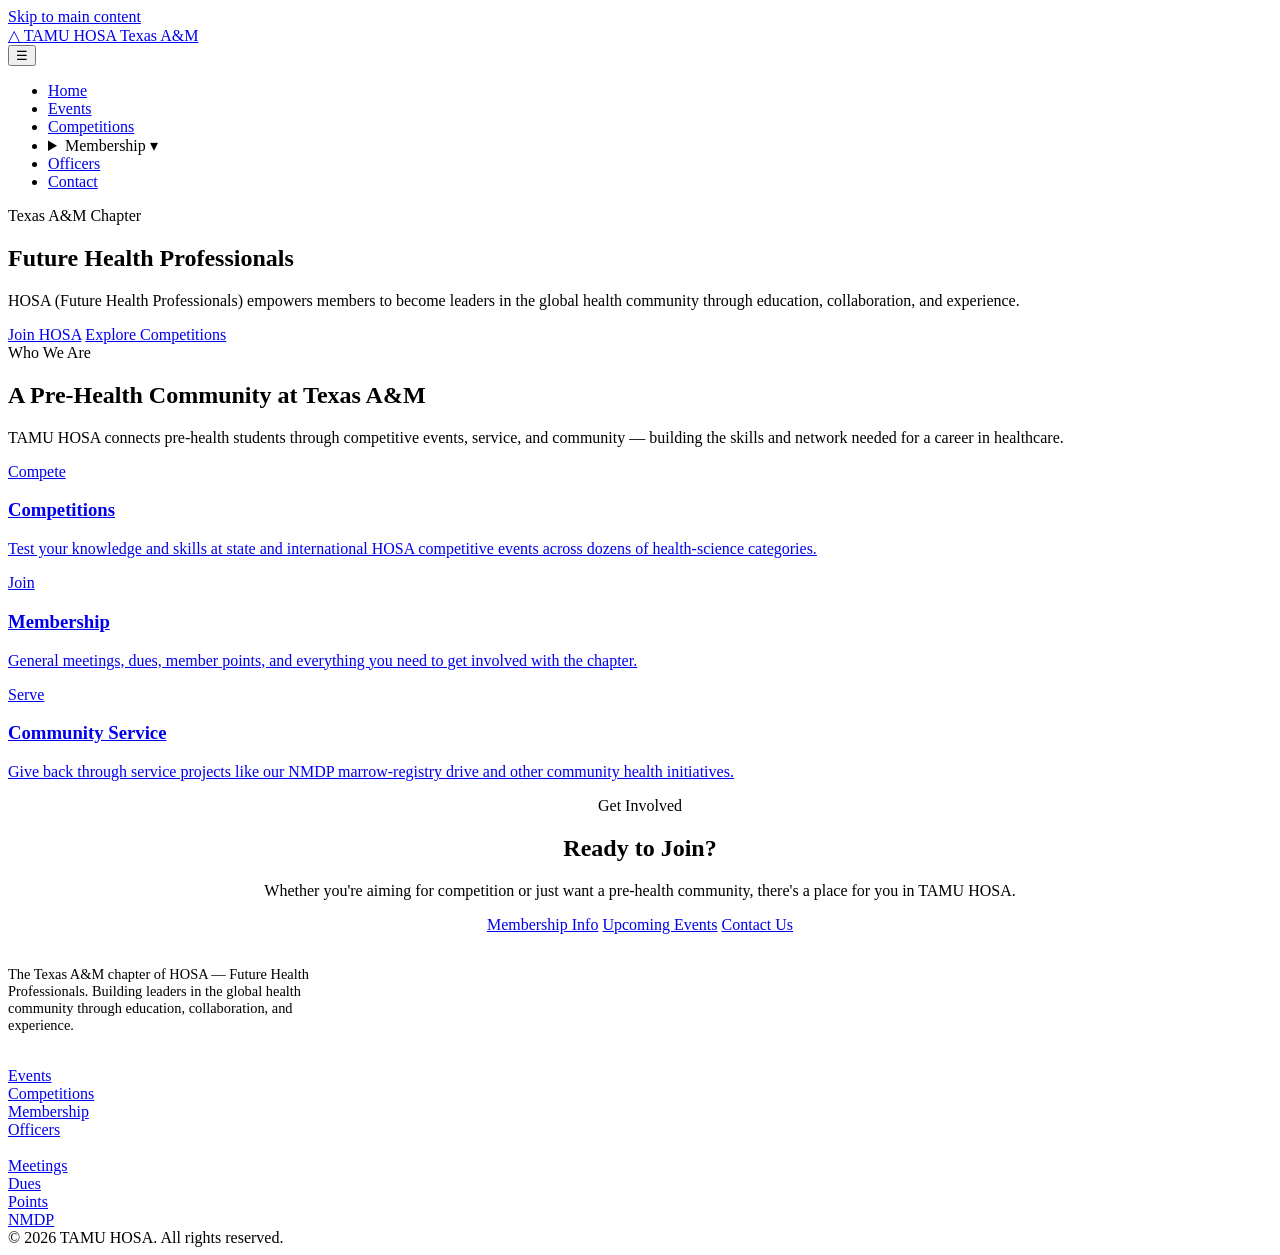
==== index.html @ 1eafd597 "Add home page" ====
<!DOCTYPE html>
<html lang="en">
<head>
<meta charset="UTF-8">
<meta name="viewport" content="width=device-width, initial-scale=1.0">
<title>TAMU HOSA | Future Health Professionals</title>
<meta name="description" content="TAMU HOSA is the Texas A&amp;M chapter of HOSA - Future Health Professionals, empowering members to become leaders in the global health community.">
<link rel="preconnect" href="https://fonts.googleapis.com">
<link rel="preconnect" href="https://fonts.gstatic.com" crossorigin>
<link href="https://fonts.googleapis.com/css2?family=Big+Shoulders+Display:wght@600;700;800&family=Public+Sans:ital,wght@0,400;0,500;0,600;0,700;1,500&display=swap" rel="stylesheet">
<link rel="stylesheet" href="css/style.css">
</head>
<body>

<a href="#main-content" class="skip-link">Skip to main content</a>

<header class="site-header">
  <div class="nav-wrap">
    <a href="index.html" class="brand">
      <span class="brand-mark" aria-hidden="true">&#9651;</span>
      <span>
        TAMU HOSA
        <span class="affiliation">Texas A&amp;M</span>
      </span>
    </a>
    <nav>
      <button class="nav-toggle-mobile" aria-label="Toggle menu" aria-expanded="false" aria-controls="primary-nav">&#9776;</button>
      <ul id="primary-nav">
        <li><a href="index.html">Home</a></li>
        <li><a href="events.html">Events</a></li>
        <li><a href="competitions.html">Competitions</a></li>
        <li class="has-dropdown">
          <details>
            <summary class="dropdown-toggle">Membership <span>&#9662;</span></summary>
            <div class="dropdown-menu">
              <a href="membership/meetings.html">Meetings</a>
              <a href="membership/flywire.html">Dues (Flywire)</a>
              <a href="membership/points.html">Member Points</a>
              <a href="membership/nmdp.html">NMDP Service Project</a>
            </div>
          </details>
        </li>
        <li><a href="officers.html">Officers</a></li>
        <li><a href="contact.html" class="nav-cta">Contact</a></li>
      </ul>
    </nav>
  </div>
</header>

<main id="main-content">

<section class="hero">
  <div class="hero-inner">
    <div class="hero-text">
      <span class="eyebrow">Texas A&amp;M Chapter</span>
      <h1>Future Health Professionals</h1>
      <p>HOSA (Future Health Professionals) empowers members to become leaders in the global health community through education, collaboration, and experience.</p>
      <div class="hero-buttons">
        <a href="membership.html" class="btn">Join HOSA</a>
        <a href="competitions.html" class="btn btn-outline">Explore Competitions</a>
      </div>
    </div>
  </div>
</section>

<section>
  <div class="container">
    <span class="eyebrow-tag">Who We Are</span>
    <h2 class="section-title">A Pre-Health Community at Texas A&amp;M</h2>
    <p class="section-lede">TAMU HOSA connects pre-health students through competitive events, service, and community &mdash; building the skills and network needed for a career in healthcare.</p>
    <div class="grid">
      <a href="competitions.html" class="card pillar-teal">
        <span class="tag">Compete</span>
        <h3>Competitions</h3>
        <p>Test your knowledge and skills at state and international HOSA competitive events across dozens of health-science categories.</p>
      </a>
      <a href="membership.html" class="card pillar-maroon">
        <span class="tag">Join</span>
        <h3>Membership</h3>
        <p>General meetings, dues, member points, and everything you need to get involved with the chapter.</p>
      </a>
      <a href="membership/nmdp.html" class="card">
        <span class="tag">Serve</span>
        <h3>Community Service</h3>
        <p>Give back through service projects like our NMDP marrow-registry drive and other community health initiatives.</p>
      </a>
    </div>
  </div>
</section>

<section class="alt">
  <div class="container" style="text-align:center;">
    <span class="eyebrow-tag">Get Involved</span>
    <h2 class="section-title">Ready to Join?</h2>
    <p class="section-lede">Whether you're aiming for competition or just want a pre-health community, there's a place for you in TAMU HOSA.</p>
    <div class="hero-buttons" style="justify-content:center;">
      <a href="membership.html" class="btn btn-solid">Membership Info</a>
      <a href="events.html" class="btn btn-solid">Upcoming Events</a>
      <a href="contact.html" class="btn btn-solid">Contact Us</a>
    </div>
  </div>
</section>

</main>

<footer class="site-footer">
  <div class="footer-wrap">
    <div class="brand-col">
      <strong style="color:white;">TAMU HOSA</strong>
      <p style="max-width:320px; font-size:0.9rem;">The Texas A&amp;M chapter of HOSA &mdash; Future Health Professionals. Building leaders in the global health community through education, collaboration, and experience.</p>
    </div>
    <div>
      <strong style="color:white;">Explore</strong><br>
      <a href="events.html">Events</a><br>
      <a href="competitions.html">Competitions</a><br>
      <a href="membership.html">Membership</a><br>
      <a href="officers.html">Officers</a>
    </div>
    <div>
      <strong style="color:white;">Membership</strong><br>
      <a href="membership/meetings.html">Meetings</a><br>
      <a href="membership/flywire.html">Dues</a><br>
      <a href="membership/points.html">Points</a><br>
      <a href="membership/nmdp.html">NMDP</a>
    </div>
  </div>
  <div class="footer-bottom">&copy; 2026 TAMU HOSA. All rights reserved.</div>
</footer>

<script src="js/nav.js"></script>
</body>
</html>
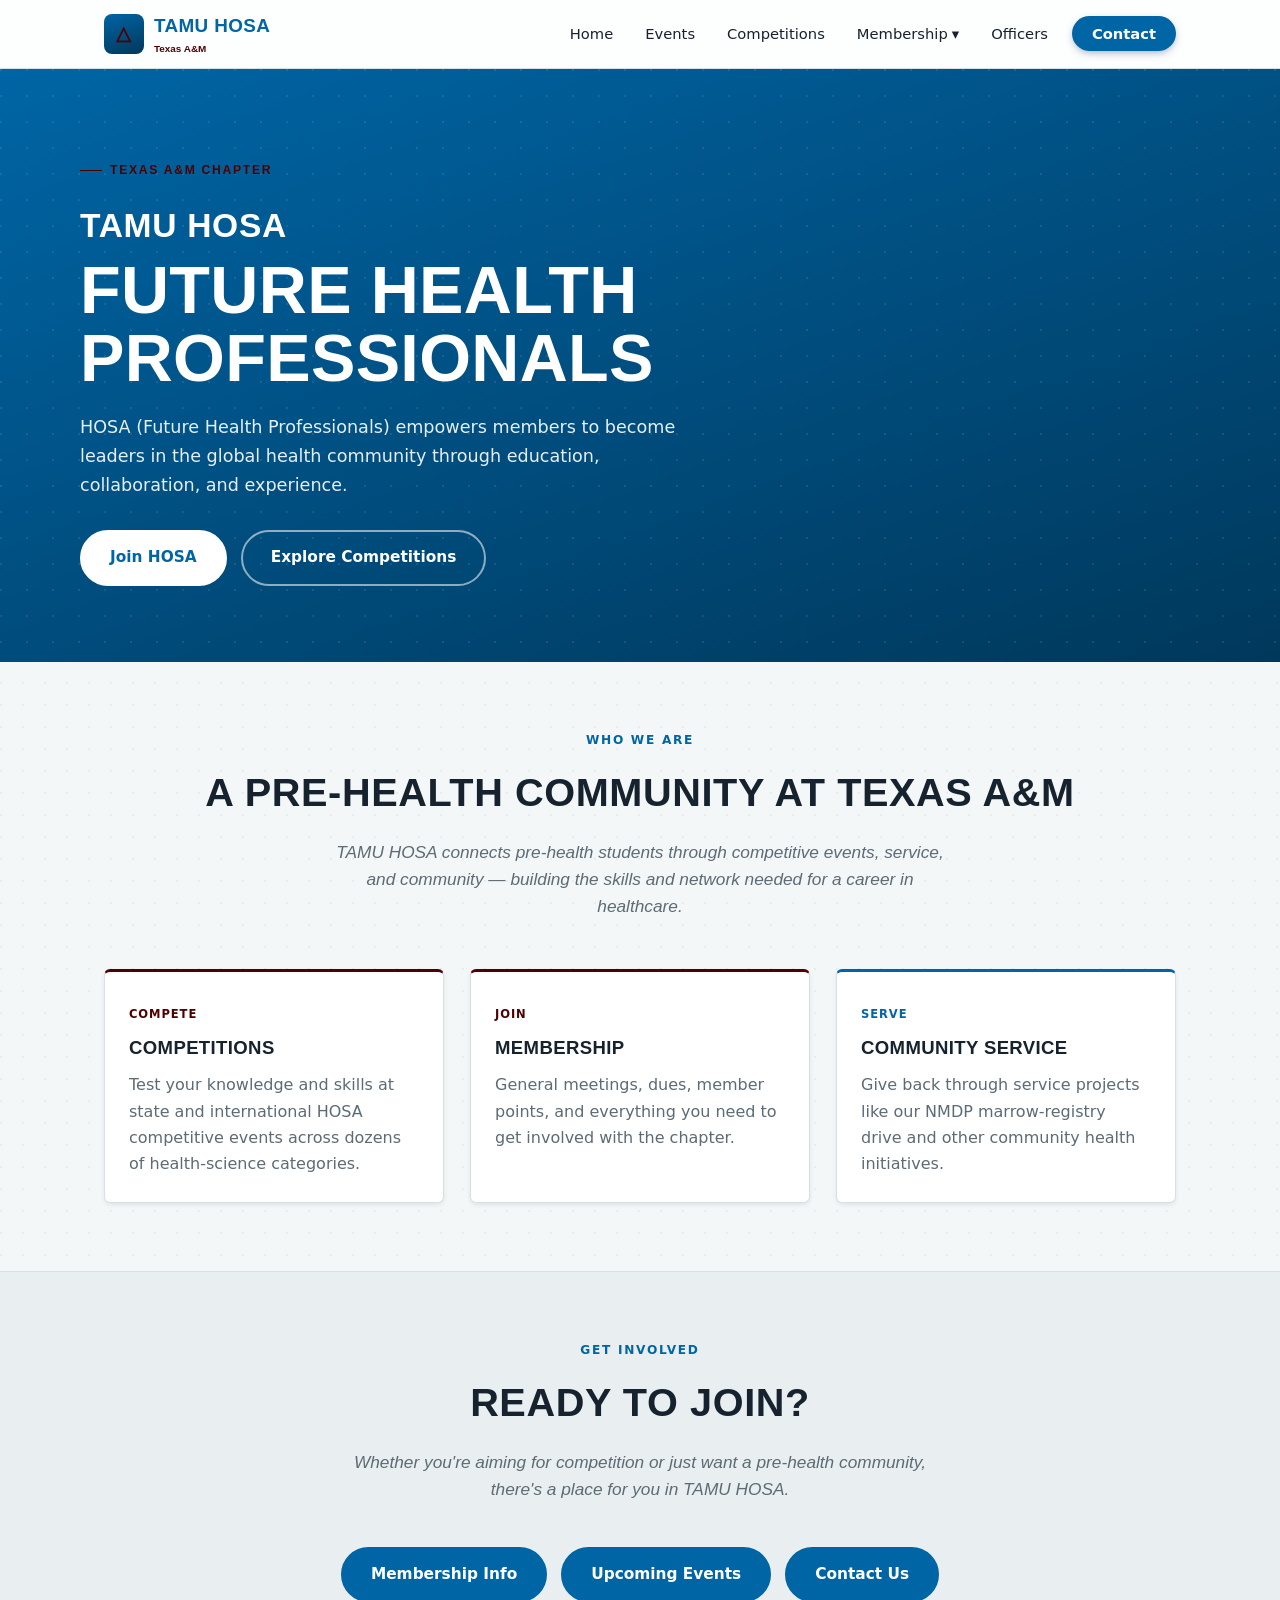
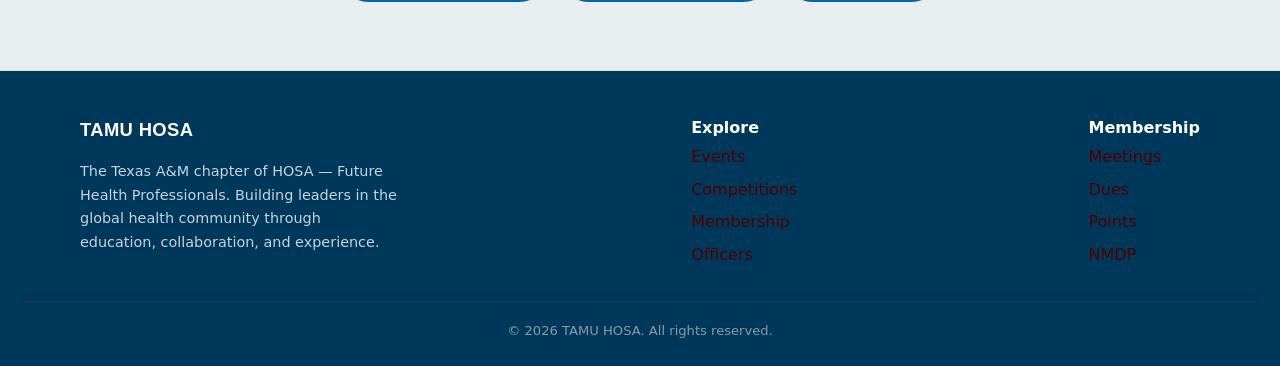
==== commit 65d88b99: "Switch to maroon + HOSA navy two-color scheme; add TAMU HOSA kicker above hero title" ====
--- a/index.html
+++ b/index.html
@@ -53,6 +53,7 @@
   <div class="hero-inner">
     <div class="hero-text">
       <span class="eyebrow">Texas A&amp;M Chapter</span>
+      <div class="hero-kicker">TAMU HOSA</div>
       <h1>Future Health Professionals</h1>
       <p>HOSA (Future Health Professionals) empowers members to become leaders in the global health community through education, collaboration, and experience.</p>
       <div class="hero-buttons">
--- a/css/style.css
+++ b/css/style.css
@@ -0,0 +1,731 @@
+/* TAMU HOSA — shared styles
+   Architecture adapted from the FFAC template (header/nav, card/grid, button,
+   dropdown, and mobile rules). Two-color scheme: HOSA's official navy blue
+   (verified from HOSA's own rebrand brand file, PANTONE 301 U -> RGB(0,101,165))
+   dominant, TAMU maroon as the accent. */
+
+:root {
+  --navy: #0065A5;
+  --navy-dark: #004C7C;
+  --navy-deep: #00385B;
+  --maroon: #500000;
+  --ink: #16222e;
+  --cream: #f4f7f8;
+  --paper: #e9eff1;
+  --warm-white: #ffffff;
+  --gray: #5d6b74;
+  --gray-light: #8996a0;
+  --border: #d7e0e4;
+  --border-strong: #bccbd1;
+  --radius: 6px;
+  --shadow-sm: 0 2px 6px -2px rgba(15, 30, 48, 0.16);
+  --shadow-md: 0 10px 24px -10px rgba(15, 30, 48, 0.26), 0 3px 8px rgba(15, 30, 48, 0.08);
+  --shadow-lg: 0 20px 40px -16px rgba(15, 30, 48, 0.32), 0 6px 14px rgba(15, 30, 48, 0.1);
+  --ease: cubic-bezier(0.22, 1, 0.36, 1);
+}
+
+* { box-sizing: border-box; }
+
+html { scroll-behavior: smooth; }
+
+@media (prefers-reduced-motion: reduce) {
+  html { scroll-behavior: auto; }
+  *, *::before, *::after {
+    animation-duration: 0.01ms !important;
+    animation-iteration-count: 1 !important;
+    transition-duration: 0.01ms !important;
+    scroll-behavior: auto !important;
+  }
+}
+
+body {
+  margin: 0;
+  font-family: 'Public Sans', 'Segoe UI', system-ui, -apple-system, sans-serif;
+  background-color: var(--cream);
+  background-image:
+    radial-gradient(circle at 1px 1px, rgba(15, 30, 48, 0.05) 1px, transparent 0);
+  background-size: 22px 22px;
+  color: var(--ink);
+  line-height: 1.65;
+  -webkit-font-smoothing: antialiased;
+}
+
+h1, h2, h3, .brand {
+  font-family: 'Big Shoulders Display', 'Arial Narrow', sans-serif;
+  font-weight: 700;
+  text-transform: uppercase;
+  letter-spacing: 0.02em;
+}
+
+img { max-width: 100%; display: block; }
+
+a { color: var(--navy); text-decoration: none; }
+a:hover { text-decoration: underline; }
+
+a:focus-visible,
+button:focus-visible,
+summary:focus-visible {
+  outline: 2px solid var(--navy);
+  outline-offset: 3px;
+  border-radius: 3px;
+}
+
+.skip-link {
+  position: absolute;
+  left: 12px;
+  top: -60px;
+  z-index: 1000;
+  background: var(--navy);
+  color: var(--warm-white);
+  padding: 10px 18px;
+  border-radius: 6px;
+  font-weight: 600;
+  transition: top 150ms var(--ease);
+}
+
+.skip-link:focus { top: 12px; }
+
+.container {
+  max-width: 1120px;
+  margin: 0 auto;
+  padding: 0 24px;
+}
+
+/* ---------- Header / Nav ---------- */
+header.site-header {
+  background: rgba(255, 255, 255, 0.82);
+  backdrop-filter: blur(14px) saturate(160%);
+  -webkit-backdrop-filter: blur(14px) saturate(160%);
+  border-bottom: 1px solid var(--border);
+  position: sticky;
+  top: 0;
+  z-index: 100;
+  transition: box-shadow 220ms var(--ease), border-color 220ms var(--ease);
+}
+
+header.site-header.scrolled {
+  box-shadow: var(--shadow-sm);
+  border-bottom-color: var(--border-strong);
+}
+
+.nav-wrap {
+  display: flex;
+  align-items: center;
+  justify-content: space-between;
+  padding: 10px 24px;
+  max-width: 1120px;
+  margin: 0 auto;
+}
+
+.brand {
+  display: flex;
+  align-items: center;
+  gap: 10px;
+  font-weight: 600;
+  font-size: 1.18rem;
+  color: var(--navy);
+}
+
+.brand .brand-mark {
+  display: inline-flex;
+  align-items: center;
+  justify-content: center;
+  width: 40px;
+  height: 40px;
+  border-radius: 8px;
+  background: linear-gradient(160deg, var(--navy) 0%, var(--navy-deep) 100%);
+  color: var(--maroon);
+  flex-shrink: 0;
+  transition: transform 320ms var(--ease);
+}
+
+.brand:hover { text-decoration: none; }
+.brand:hover .brand-mark { transform: rotate(-8deg); }
+
+.brand .affiliation {
+  display: block;
+  font-family: 'Public Sans', sans-serif;
+  text-transform: none;
+  letter-spacing: 0;
+  font-weight: 700;
+  font-size: 0.62rem;
+  color: var(--maroon);
+}
+
+nav ul {
+  list-style: none;
+  display: flex;
+  gap: 8px;
+  margin: 0;
+  padding: 0;
+  align-items: center;
+}
+
+nav a {
+  color: var(--ink);
+  font-weight: 500;
+  font-size: 0.92rem;
+  padding: 8px 12px;
+  border-radius: 5px;
+  transition: color 150ms var(--ease), background 150ms var(--ease);
+}
+
+nav a:hover { color: var(--navy); background: rgba(27, 58, 92, 0.07); text-decoration: none; }
+
+.nav-cta {
+  background: var(--navy);
+  color: var(--warm-white) !important;
+  padding: 9px 20px !important;
+  border-radius: 999px;
+  font-weight: 600;
+  margin-left: 4px;
+  box-shadow: 0 3px 10px -3px rgba(27, 58, 92, 0.55);
+  transition: background 150ms var(--ease), transform 150ms var(--ease), box-shadow 150ms var(--ease);
+}
+
+.nav-cta:hover { background: var(--navy-dark); transform: translateY(-1px); box-shadow: 0 6px 14px -4px rgba(27, 58, 92, 0.55); }
+.nav-cta:active { transform: translateY(0) scale(0.97); }
+
+/* Dropdown (native details/summary - no JS required) */
+.has-dropdown { position: relative; }
+.has-dropdown details { position: relative; }
+
+.has-dropdown summary.dropdown-toggle {
+  cursor: pointer;
+  display: flex;
+  align-items: center;
+  gap: 4px;
+  font-weight: 500;
+  font-size: 0.92rem;
+  color: var(--ink);
+  list-style: none;
+  padding: 8px 12px;
+  border-radius: 5px;
+  transition: color 150ms var(--ease), background 150ms var(--ease);
+}
+
+.has-dropdown summary.dropdown-toggle::-webkit-details-marker { display: none; }
+.has-dropdown summary.dropdown-toggle::marker { content: ''; }
+.has-dropdown summary.dropdown-toggle:hover { color: var(--navy); background: rgba(27, 58, 92, 0.07); }
+
+.dropdown-menu {
+  position: absolute;
+  top: 122%;
+  left: 0;
+  background: var(--warm-white);
+  border: 1px solid var(--border);
+  border-radius: var(--radius);
+  box-shadow: var(--shadow-md);
+  min-width: 200px;
+  padding: 6px;
+}
+
+.dropdown-menu a {
+  display: block;
+  padding: 9px 12px;
+  border-radius: 4px;
+  font-weight: 500;
+  color: var(--ink);
+  font-size: 0.92rem;
+}
+
+.dropdown-menu a:hover {
+  background: var(--cream);
+  text-decoration: none;
+  color: var(--navy);
+}
+
+.nav-toggle-mobile {
+  display: none;
+  background: none;
+  border: none;
+  font-size: 1.5rem;
+  cursor: pointer;
+  color: var(--ink);
+}
+
+/* ---------- Hero ---------- */
+.hero {
+  position: relative;
+  background: linear-gradient(160deg, var(--navy) 0%, var(--navy-deep) 100%);
+  color: var(--warm-white);
+  padding: 84px 24px 76px;
+  overflow: hidden;
+}
+
+.hero::before {
+  content: '';
+  position: absolute;
+  inset: 0;
+  background-image: radial-gradient(circle at 1px 1px, rgba(255, 255, 255, 0.09) 1px, transparent 0);
+  background-size: 26px 26px;
+  pointer-events: none;
+}
+
+.hero-inner {
+  position: relative;
+  max-width: 1120px;
+  margin: 0 auto;
+}
+
+.hero-text { max-width: 680px; }
+
+.hero .eyebrow {
+  display: inline-flex;
+  align-items: center;
+  gap: 8px;
+  font-family: 'Public Sans', sans-serif;
+  font-size: 0.76rem;
+  font-weight: 700;
+  letter-spacing: 0.14em;
+  text-transform: uppercase;
+  color: var(--maroon);
+  margin: 0 0 18px;
+}
+
+.hero .eyebrow::before {
+  content: '';
+  width: 22px;
+  height: 1px;
+  background: var(--maroon);
+}
+
+.hero-kicker {
+  font-family: 'Big Shoulders Display', sans-serif;
+  font-size: clamp(1.5rem, 2.8vw, 2.1rem);
+  font-weight: 800;
+  text-transform: uppercase;
+  letter-spacing: 0.02em;
+  color: var(--warm-white);
+  margin: 0 0 4px;
+}
+
+.hero h1 {
+  font-size: clamp(2.6rem, 5.2vw, 4.4rem);
+  font-weight: 800;
+  margin: 0 0 20px;
+  line-height: 1.02;
+  letter-spacing: 0.005em;
+}
+
+.hero p {
+  font-size: 1.1rem;
+  max-width: 620px;
+  margin: 0 0 30px;
+  opacity: 0.9;
+}
+
+.hero-buttons {
+  display: flex;
+  gap: 14px;
+  flex-wrap: wrap;
+}
+
+.btn {
+  display: inline-block;
+  background: var(--warm-white);
+  color: var(--navy);
+  font-weight: 700;
+  font-size: 0.96rem;
+  padding: 13px 28px;
+  border-radius: 999px;
+  border: 2px solid var(--warm-white);
+  transition: transform 160ms var(--ease), box-shadow 160ms var(--ease), background 160ms var(--ease), color 160ms var(--ease), border-color 160ms var(--ease);
+}
+
+.btn:hover { text-decoration: none; background: var(--maroon); border-color: var(--maroon); color: var(--navy-deep); transform: translateY(-2px); box-shadow: var(--shadow-md); }
+.btn:active { transform: translateY(0) scale(0.97); box-shadow: var(--shadow-sm); }
+
+.btn-outline {
+  background: transparent;
+  border: 2px solid rgba(255, 255, 255, 0.55);
+  color: var(--warm-white);
+}
+
+.btn-outline:hover { background: rgba(255, 255, 255, 0.12); border-color: var(--warm-white); color: var(--warm-white); }
+
+.btn-solid {
+  background: var(--navy);
+  color: var(--warm-white);
+  border: 2px solid var(--navy);
+}
+
+.btn-solid:hover { background: var(--navy-dark); border-color: var(--navy-dark); color: var(--warm-white); }
+
+/* ---------- Page header (non-home pages) ---------- */
+.page-hero {
+  position: relative;
+  background: linear-gradient(160deg, var(--navy-deep) 0%, #0a1522 100%);
+  color: var(--warm-white);
+  padding: 58px 24px 52px;
+  text-align: center;
+  border-bottom: 3px solid var(--maroon);
+  overflow: hidden;
+}
+
+.page-hero::before {
+  content: '';
+  position: absolute;
+  inset: 0;
+  background-image: radial-gradient(circle at 1px 1px, rgba(255, 255, 255, 0.07) 1px, transparent 0);
+  background-size: 24px 24px;
+  pointer-events: none;
+}
+
+.page-hero h1 {
+  position: relative;
+  margin: 0 0 10px;
+  font-weight: 800;
+  font-size: clamp(2rem, 3.8vw, 2.8rem);
+  letter-spacing: 0.01em;
+}
+.page-hero p { position: relative; margin: 0 auto; opacity: 0.85; max-width: 560px; }
+
+/* ---------- Sections ---------- */
+section { padding: 68px 0; }
+
+section.alt {
+  background: var(--paper);
+  border-top: 1px solid var(--border);
+  border-bottom: 1px solid var(--border);
+}
+
+.eyebrow-tag {
+  display: block;
+  text-align: center;
+  font-size: 0.76rem;
+  font-weight: 700;
+  letter-spacing: 0.14em;
+  text-transform: uppercase;
+  color: var(--navy);
+  margin: 0 0 10px;
+}
+
+h2.section-title {
+  font-size: clamp(1.85rem, 3.1vw, 2.5rem);
+  font-weight: 800;
+  margin: 0 0 14px;
+  text-align: center;
+  letter-spacing: 0.015em;
+}
+
+.section-lede {
+  text-align: center;
+  font-family: 'Public Sans', sans-serif;
+  font-style: italic;
+  font-weight: 500;
+  font-size: 1.08rem;
+  color: var(--gray);
+  max-width: 620px;
+  margin: 0 auto 44px;
+  line-height: 1.55;
+}
+
+/* ---------- Cards ---------- */
+.grid {
+  display: grid;
+  grid-template-columns: repeat(auto-fit, minmax(240px, 1fr));
+  gap: 26px;
+  padding-top: 6px;
+}
+
+.card {
+  --pin: var(--navy);
+  position: relative;
+  background: var(--warm-white);
+  border: 1px solid var(--border);
+  border-top: 3px solid var(--pin);
+  border-radius: var(--radius);
+  padding: 28px 24px 24px;
+  box-shadow: var(--shadow-sm);
+  transition: transform 220ms var(--ease), box-shadow 220ms var(--ease);
+}
+
+.card:hover {
+  transform: translateY(-5px);
+  box-shadow: var(--shadow-lg);
+}
+
+.card.pillar-teal { --pin: var(--maroon); }
+.card.pillar-maroon { --pin: var(--maroon); }
+
+.card .tag {
+  display: inline-block;
+  font-size: 0.72rem;
+  font-weight: 700;
+  letter-spacing: 0.08em;
+  text-transform: uppercase;
+  color: var(--pin);
+  margin-bottom: 9px;
+}
+
+.card h3 {
+  margin: 0 0 8px;
+  color: var(--ink);
+  font-size: 1.16rem;
+  overflow-wrap: break-word;
+  word-break: break-word;
+}
+
+.card p { margin: 0; color: var(--gray); }
+
+a.card { display: block; text-decoration: none; color: inherit; }
+a.card:hover { text-decoration: none; }
+
+/* ---------- Officer cards ---------- */
+.officer-card {
+  background: var(--warm-white);
+  border: 1px solid var(--border);
+  border-radius: var(--radius);
+  overflow: hidden;
+  text-align: center;
+  box-shadow: var(--shadow-sm);
+  transition: transform 220ms var(--ease), box-shadow 220ms var(--ease);
+}
+
+.officer-card:hover { transform: translateY(-5px); box-shadow: var(--shadow-lg); }
+
+.officer-photo {
+  aspect-ratio: 1 / 1;
+  background: var(--paper);
+  display: flex;
+  align-items: center;
+  justify-content: center;
+  color: var(--navy);
+  border-bottom: 3px solid var(--navy);
+  position: relative;
+}
+
+.officer-photo .initials {
+  font-family: 'Big Shoulders Display', sans-serif;
+  font-size: 2.2rem;
+  font-weight: 700;
+}
+
+.officer-photo img {
+  width: 100%;
+  height: 100%;
+  object-fit: cover;
+}
+
+.officer-card .info { padding: 18px; }
+.officer-card h3 { margin: 0 0 8px; font-size: 1.02rem; }
+.officer-card .role {
+  display: inline-block;
+  background: var(--navy);
+  color: var(--warm-white);
+  font-weight: 600;
+  font-size: 0.72rem;
+  text-transform: uppercase;
+  letter-spacing: 0.06em;
+  padding: 4px 12px;
+  border-radius: 999px;
+}
+
+/* ---------- Event rows ---------- */
+.event-row {
+  background: var(--warm-white);
+  border: 1px solid var(--border);
+  border-radius: var(--radius);
+  padding: 22px 26px;
+  margin-bottom: 18px;
+  box-shadow: var(--shadow-sm);
+  display: flex;
+  gap: 22px;
+  align-items: flex-start;
+  transition: transform 220ms var(--ease), box-shadow 220ms var(--ease);
+}
+
+.event-row:hover { transform: translateY(-3px); box-shadow: var(--shadow-md); }
+
+.event-row .date-stamp {
+  flex-shrink: 0;
+  width: 64px;
+  border: 2px solid var(--navy);
+  border-radius: 8px;
+  text-align: center;
+  overflow: hidden;
+  font-family: 'Public Sans', sans-serif;
+}
+
+.event-row .date-stamp .month {
+  display: block;
+  background: var(--navy);
+  color: var(--warm-white);
+  font-size: 0.68rem;
+  font-weight: 700;
+  letter-spacing: 0.06em;
+  text-transform: uppercase;
+  padding: 3px 0;
+}
+
+.event-row .date-stamp .day {
+  display: block;
+  font-family: 'Big Shoulders Display', sans-serif;
+  font-size: 1.9rem;
+  font-weight: 800;
+  color: var(--navy);
+  padding: 4px 0 6px;
+}
+
+.event-row .event-body { flex: 1; min-width: 0; }
+.event-row h3 { margin: 0 0 6px; font-size: 1.2rem; }
+.event-row .meta { color: var(--gray); font-size: 0.9rem; margin-bottom: 10px; }
+.event-row .meta strong { color: var(--ink); }
+.event-row p:last-child { margin: 0; color: var(--gray); }
+
+.check-back-note {
+  text-align: center;
+  color: var(--gray);
+  font-style: italic;
+  margin-top: 30px;
+}
+
+/* ---------- FAQ accordion ---------- */
+.faq-item {
+  background: var(--warm-white);
+  border: 1px solid var(--border);
+  border-radius: var(--radius);
+  margin-bottom: 12px;
+  box-shadow: var(--shadow-sm);
+  overflow: hidden;
+}
+
+.faq-item summary {
+  cursor: pointer;
+  list-style: none;
+  padding: 16px 20px;
+  font-weight: 600;
+  color: var(--navy);
+  display: flex;
+  justify-content: space-between;
+  align-items: center;
+}
+
+.faq-item summary::-webkit-details-marker { display: none; }
+.faq-item summary::after { content: '+'; font-size: 1.2rem; color: var(--maroon); }
+.faq-item[open] summary::after { content: '\2212'; }
+.faq-item .faq-answer { padding: 0 20px 18px; color: var(--gray); }
+
+/* ---------- Contact ---------- */
+.contact-info-grid {
+  display: grid;
+  grid-template-columns: repeat(auto-fit, minmax(200px, 1fr));
+  gap: 24px;
+  max-width: 820px;
+  margin: 0 auto 48px;
+}
+
+.contact-info-grid .card { text-align: center; }
+
+.contact-info-grid .card h3 {
+  overflow-wrap: anywhere;
+  word-break: break-word;
+  font-size: 1.05rem;
+}
+
+/* ---------- Footer ---------- */
+footer.site-footer {
+  position: relative;
+  background: var(--navy-deep);
+  color: #c7d3db;
+  padding: 44px 24px 24px;
+  margin-top: 0;
+}
+
+.footer-wrap {
+  max-width: 1120px;
+  margin: 0 auto;
+  display: flex;
+  justify-content: space-between;
+  flex-wrap: wrap;
+  gap: 28px;
+}
+
+.footer-wrap .brand-col strong {
+  font-family: 'Big Shoulders Display', sans-serif;
+  font-weight: 700;
+  letter-spacing: 0.02em;
+  font-size: 1.15rem;
+  color: var(--warm-white);
+}
+
+footer.site-footer .footer-wrap a,
+footer.site-footer .footer-bottom a {
+  color: var(--maroon);
+}
+
+footer.site-footer .footer-wrap a {
+  display: inline-block;
+  padding: 3px 0;
+}
+
+footer.site-footer .footer-wrap a:hover,
+footer.site-footer .footer-bottom a:hover {
+  color: var(--maroon);
+  opacity: 0.85;
+}
+
+.footer-bottom {
+  text-align: center;
+  font-size: 0.82rem;
+  color: #8a99a4;
+  margin-top: 30px;
+  border-top: 1px solid #223347;
+  padding-top: 18px;
+}
+
+/* ---------- Scroll reveal ---------- */
+.reveal-fade {
+  opacity: 0;
+  transition: opacity 560ms var(--ease);
+}
+.reveal-fade.is-visible { opacity: 1; }
+
+@media (prefers-reduced-motion: reduce) {
+  .reveal-fade { opacity: 1; transition: none; }
+}
+
+/* ---------- Mobile ---------- */
+@media (max-width: 780px) {
+  .nav-wrap { flex-wrap: wrap; row-gap: 8px; padding: 10px 18px; }
+  .brand { font-size: 1.05rem; gap: 8px; }
+  .brand .brand-mark { height: 34px; width: 34px; }
+
+  nav { width: 100%; }
+  nav ul {
+    display: none;
+    position: static;
+    flex-direction: column;
+    align-items: stretch;
+    width: 100%;
+    gap: 2px;
+    padding: 14px 0 6px;
+    margin-top: 8px;
+    border-top: 1px solid var(--border);
+  }
+  nav ul.open { display: flex; }
+  nav ul li { width: 100%; }
+  nav ul li a { display: block; padding: 10px 0; }
+  nav ul li a.nav-cta { text-align: center; margin-top: 8px; padding: 10px 0 !important; }
+  .has-dropdown summary.dropdown-toggle { padding: 10px 0; }
+  .nav-toggle-mobile { display: block; }
+  .dropdown-menu { position: static; box-shadow: none; border: none; padding: 2px 0 6px 14px; background: transparent; }
+
+  .hero { padding: 44px 20px 40px; }
+  .hero h1 { font-size: 2.1rem; }
+  .hero p { font-size: 1rem; }
+  .hero-buttons { justify-content: center; }
+
+  .page-hero { padding: 40px 20px 36px; }
+  .page-hero h1 { font-size: 1.6rem; }
+
+  section { padding: 46px 0; }
+  h2.section-title { font-size: 1.5rem; }
+  .section-lede { margin-bottom: 32px; }
+
+  .event-row { flex-direction: column; }
+  .event-row .date-stamp { width: 84px; }
+
+  .footer-wrap { flex-direction: column; gap: 26px; }
+}
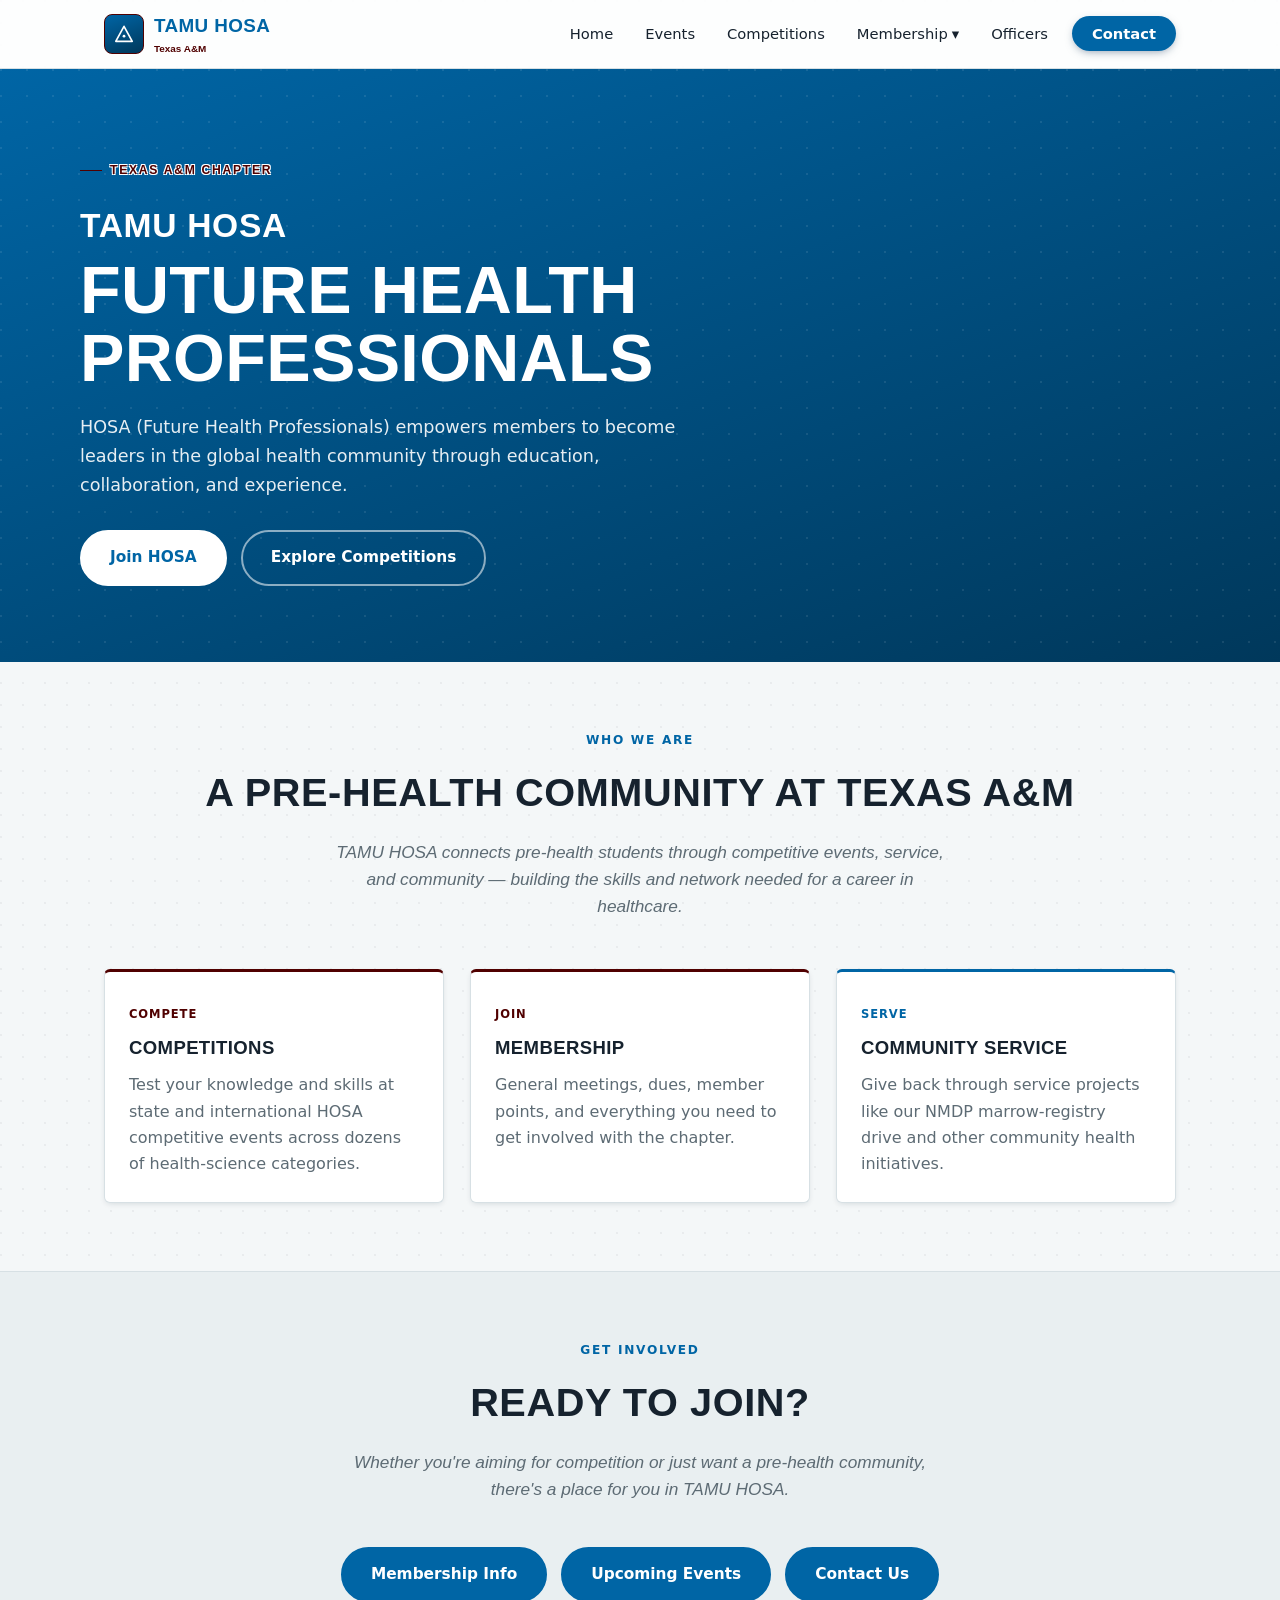
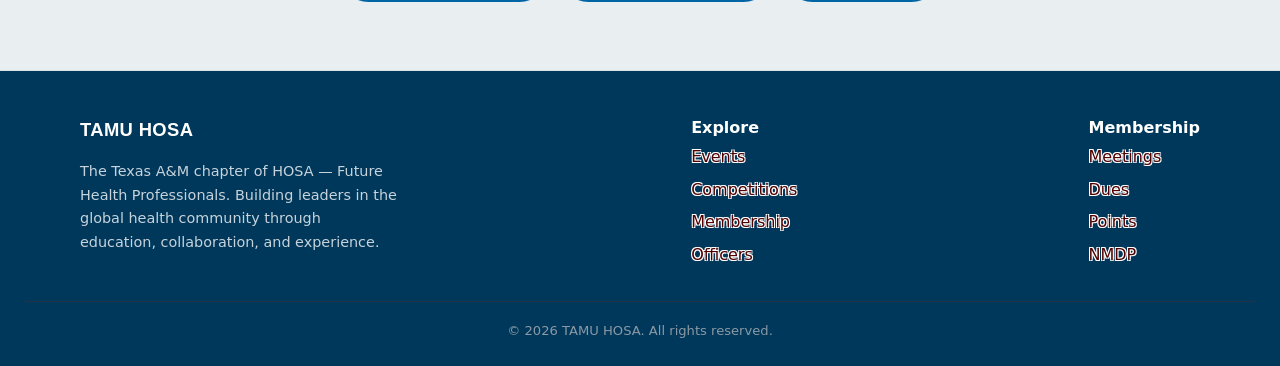
==== commit 8e88818b: "Replace placeholder logo glyph with SVG mark; white outline on maroon text over navy backgrounds" ====
--- a/index.html
+++ b/index.html
@@ -17,7 +17,7 @@
 <header class="site-header">
   <div class="nav-wrap">
     <a href="index.html" class="brand">
-      <span class="brand-mark" aria-hidden="true">&#9651;</span>
+      <span class="brand-mark" aria-hidden="true"><svg viewBox="0 0 24 24" width="22" height="22" fill="none" xmlns="http://www.w3.org/2000/svg"><path d="M12 3.6L21 20H3L12 3.6Z" stroke="#ffffff" stroke-width="1.8" stroke-linejoin="round"/><circle cx="12" cy="14.4" r="1.5" fill="#ffffff"/></svg></span>
       <span>
         TAMU HOSA
         <span class="affiliation">Texas A&amp;M</span>
--- a/css/style.css
+++ b/css/style.css
@@ -134,7 +134,7 @@
   height: 40px;
   border-radius: 8px;
   background: linear-gradient(160deg, var(--navy) 0%, var(--navy-deep) 100%);
-  color: var(--maroon);
+  border: 1.5px solid var(--maroon);
   flex-shrink: 0;
   transition: transform 320ms var(--ease);
 }
@@ -277,6 +277,7 @@
   font-family: 'Public Sans', sans-serif;
   font-size: 0.76rem;
   font-weight: 700;
+  text-shadow: -1px -1px 0 var(--warm-white), 1px -1px 0 var(--warm-white), -1px 1px 0 var(--warm-white), 1px 1px 0 var(--warm-white);
   letter-spacing: 0.14em;
   text-transform: uppercase;
   color: var(--maroon);
@@ -653,6 +654,7 @@
 footer.site-footer .footer-wrap a,
 footer.site-footer .footer-bottom a {
   color: var(--maroon);
+  text-shadow: -1px -1px 0 var(--warm-white), 1px -1px 0 var(--warm-white), -1px 1px 0 var(--warm-white), 1px 1px 0 var(--warm-white);
 }
 
 footer.site-footer .footer-wrap a {
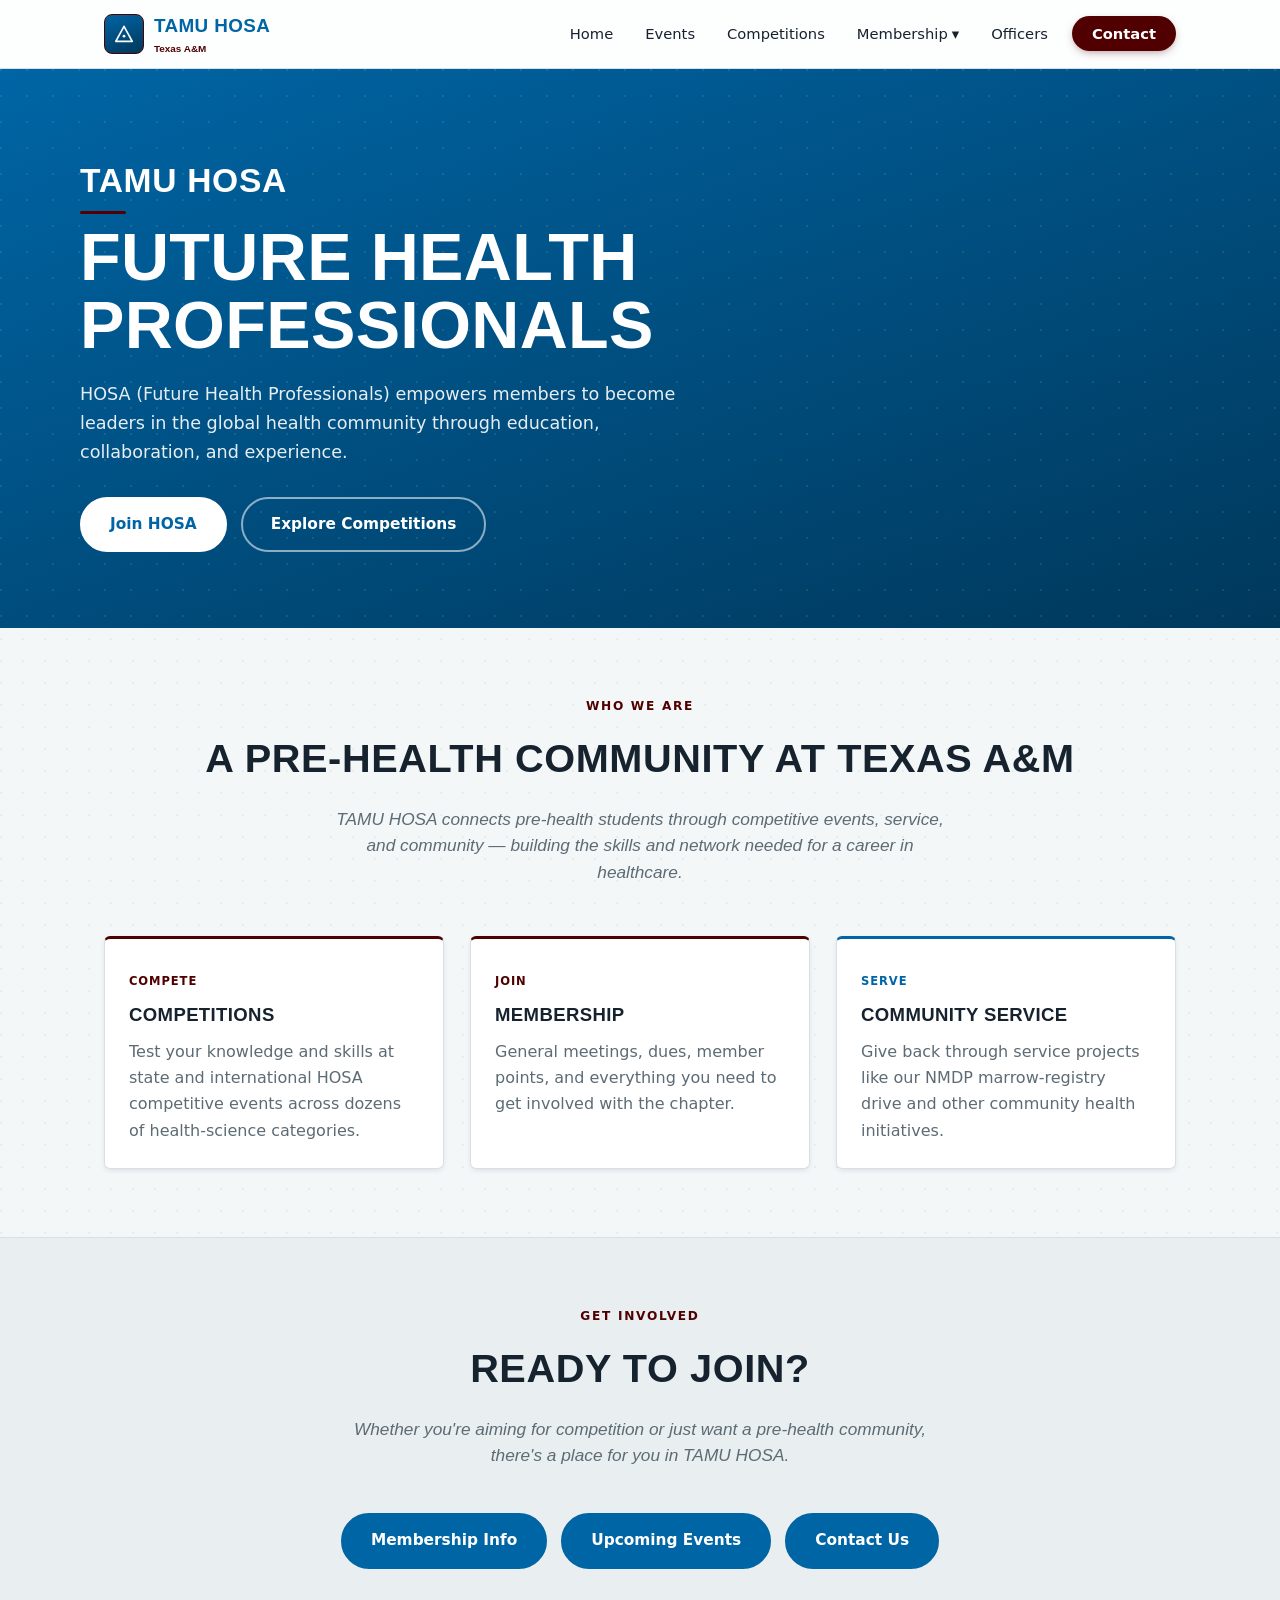
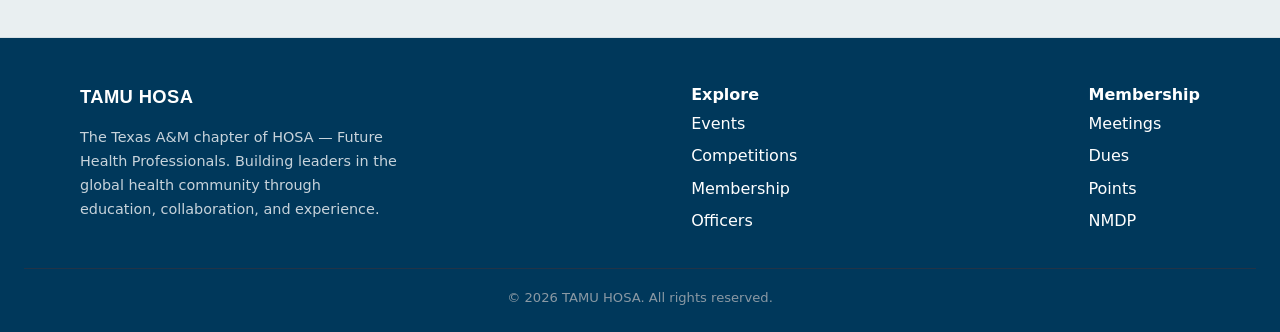
==== commit 208ca8bd: "Drop the Texas A&M Chapter eyebrow line from hero" ====
--- a/index.html
+++ b/index.html
@@ -52,7 +52,6 @@
 <section class="hero">
   <div class="hero-inner">
     <div class="hero-text">
-      <span class="eyebrow">Texas A&amp;M Chapter</span>
       <div class="hero-kicker">TAMU HOSA</div>
       <h1>Future Health Professionals</h1>
       <p>HOSA (Future Health Professionals) empowers members to become leaders in the global health community through education, collaboration, and experience.</p>
--- a/css/style.css
+++ b/css/style.css
@@ -9,6 +9,7 @@
   --navy-dark: #004C7C;
   --navy-deep: #00385B;
   --maroon: #500000;
+  --maroon-dark: #350000;
   --ink: #16222e;
   --cream: #f4f7f8;
   --paper: #e9eff1;
@@ -173,17 +174,17 @@
 nav a:hover { color: var(--navy); background: rgba(27, 58, 92, 0.07); text-decoration: none; }
 
 .nav-cta {
-  background: var(--navy);
+  background: var(--maroon);
   color: var(--warm-white) !important;
   padding: 9px 20px !important;
   border-radius: 999px;
   font-weight: 600;
   margin-left: 4px;
-  box-shadow: 0 3px 10px -3px rgba(27, 58, 92, 0.55);
+  box-shadow: 0 3px 10px -3px rgba(80, 0, 0, 0.5);
   transition: background 150ms var(--ease), transform 150ms var(--ease), box-shadow 150ms var(--ease);
 }
 
-.nav-cta:hover { background: var(--navy-dark); transform: translateY(-1px); box-shadow: 0 6px 14px -4px rgba(27, 58, 92, 0.55); }
+.nav-cta:hover { background: var(--maroon-dark); transform: translateY(-1px); box-shadow: 0 6px 14px -4px rgba(80, 0, 0, 0.5); }
 .nav-cta:active { transform: translateY(0) scale(0.97); }
 
 /* Dropdown (native details/summary - no JS required) */
@@ -277,10 +278,9 @@
   font-family: 'Public Sans', sans-serif;
   font-size: 0.76rem;
   font-weight: 700;
-  text-shadow: -1px -1px 0 var(--warm-white), 1px -1px 0 var(--warm-white), -1px 1px 0 var(--warm-white), 1px 1px 0 var(--warm-white);
   letter-spacing: 0.14em;
   text-transform: uppercase;
-  color: var(--maroon);
+  color: var(--warm-white);
   margin: 0 0 18px;
 }
 
@@ -292,13 +292,27 @@
 }
 
 .hero-kicker {
+  position: relative;
+  display: block;
   font-family: 'Big Shoulders Display', sans-serif;
   font-size: clamp(1.5rem, 2.8vw, 2.1rem);
   font-weight: 800;
   text-transform: uppercase;
   letter-spacing: 0.02em;
   color: var(--warm-white);
-  margin: 0 0 4px;
+  margin: 0 0 10px;
+  padding-bottom: 6px;
+}
+
+.hero-kicker::after {
+  content: '';
+  position: absolute;
+  left: 0;
+  bottom: 0;
+  width: 46px;
+  height: 3px;
+  background: var(--maroon);
+  border-radius: 2px;
 }
 
 .hero h1 {
@@ -398,7 +412,7 @@
   font-weight: 700;
   letter-spacing: 0.14em;
   text-transform: uppercase;
-  color: var(--navy);
+  color: var(--maroon);
   margin: 0 0 10px;
 }
 
@@ -513,7 +527,7 @@
 .officer-card h3 { margin: 0 0 8px; font-size: 1.02rem; }
 .officer-card .role {
   display: inline-block;
-  background: var(--navy);
+  background: var(--maroon);
   color: var(--warm-white);
   font-weight: 600;
   font-size: 0.72rem;
@@ -542,7 +556,7 @@
 .event-row .date-stamp {
   flex-shrink: 0;
   width: 64px;
-  border: 2px solid var(--navy);
+  border: 2px solid var(--maroon);
   border-radius: 8px;
   text-align: center;
   overflow: hidden;
@@ -551,7 +565,7 @@
 
 .event-row .date-stamp .month {
   display: block;
-  background: var(--navy);
+  background: var(--maroon);
   color: var(--warm-white);
   font-size: 0.68rem;
   font-weight: 700;
@@ -565,7 +579,7 @@
   font-family: 'Big Shoulders Display', sans-serif;
   font-size: 1.9rem;
   font-weight: 800;
-  color: var(--navy);
+  color: var(--maroon);
   padding: 4px 0 6px;
 }
 
@@ -653,8 +667,7 @@
 
 footer.site-footer .footer-wrap a,
 footer.site-footer .footer-bottom a {
-  color: var(--maroon);
-  text-shadow: -1px -1px 0 var(--warm-white), 1px -1px 0 var(--warm-white), -1px 1px 0 var(--warm-white), 1px 1px 0 var(--warm-white);
+  color: var(--warm-white);
 }
 
 footer.site-footer .footer-wrap a {
@@ -664,8 +677,7 @@
 
 footer.site-footer .footer-wrap a:hover,
 footer.site-footer .footer-bottom a:hover {
-  color: var(--maroon);
-  opacity: 0.85;
+  opacity: 0.75;
 }
 
 .footer-bottom {
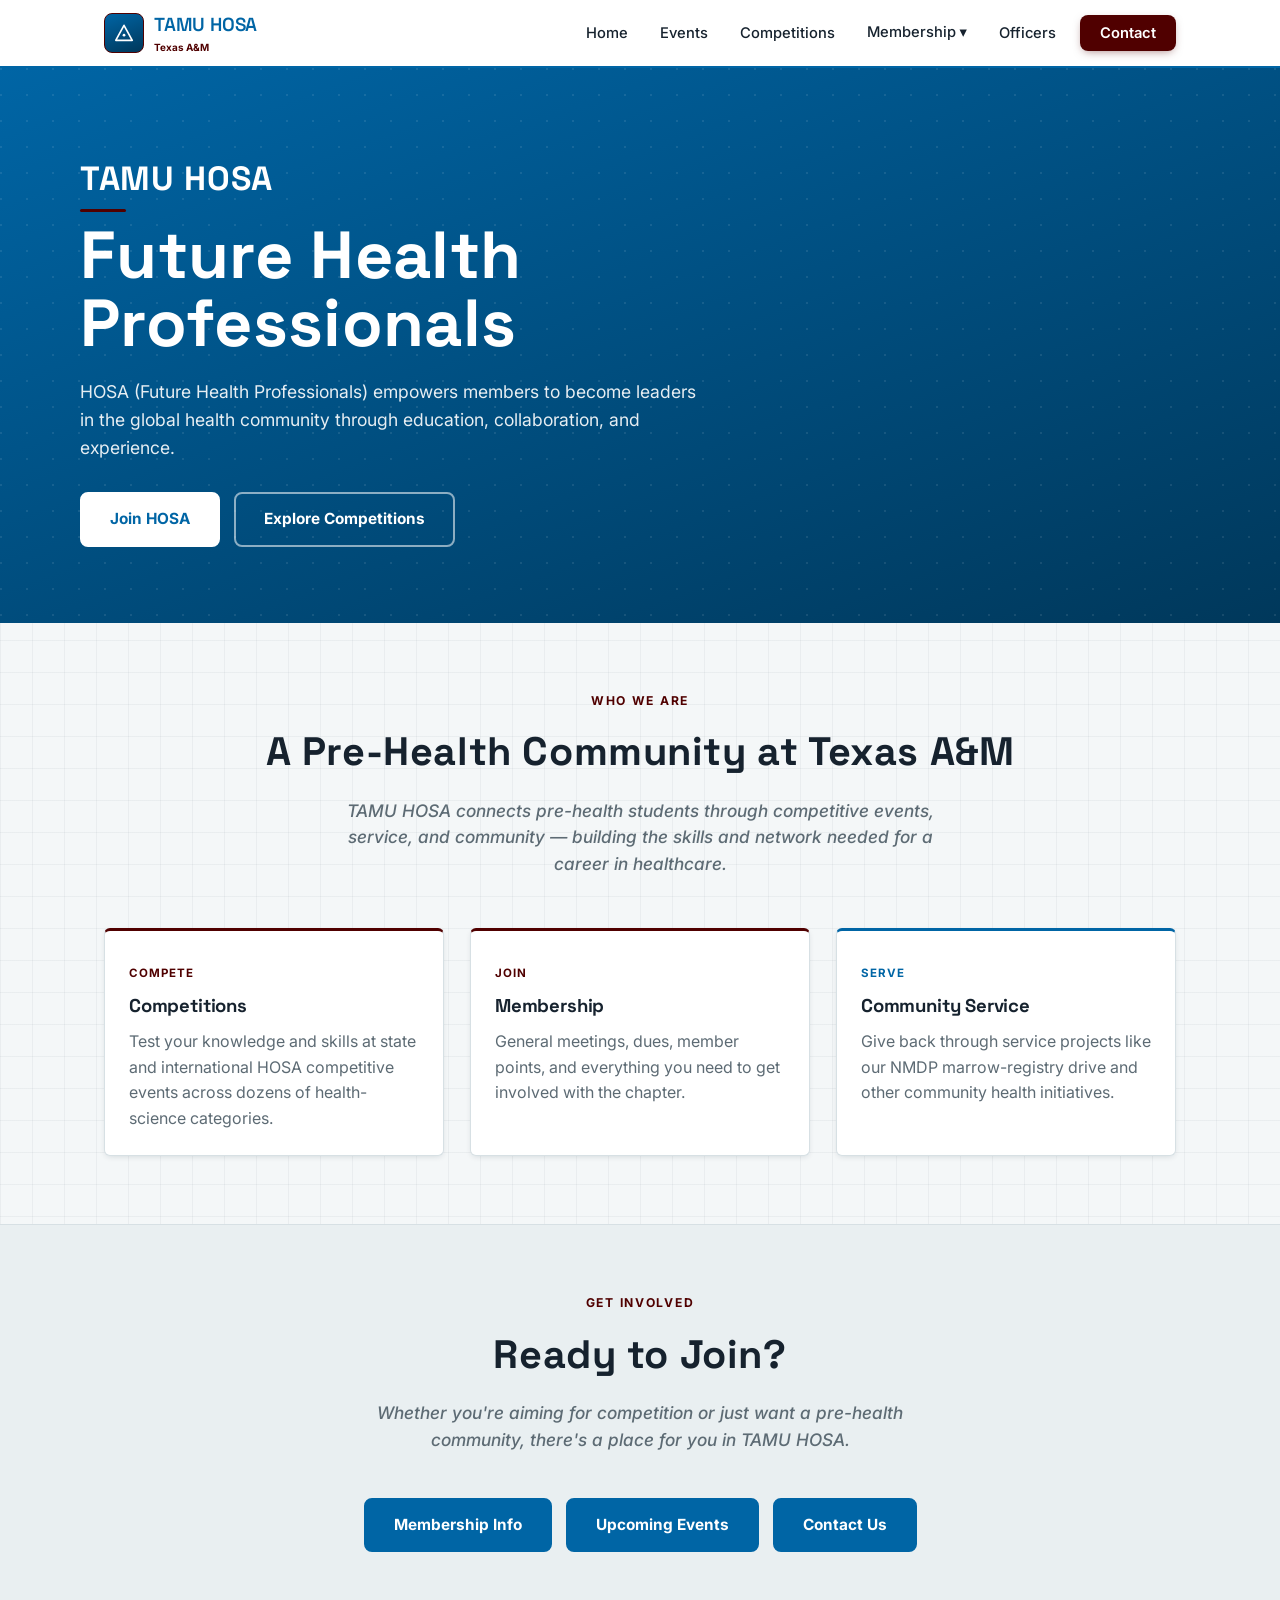
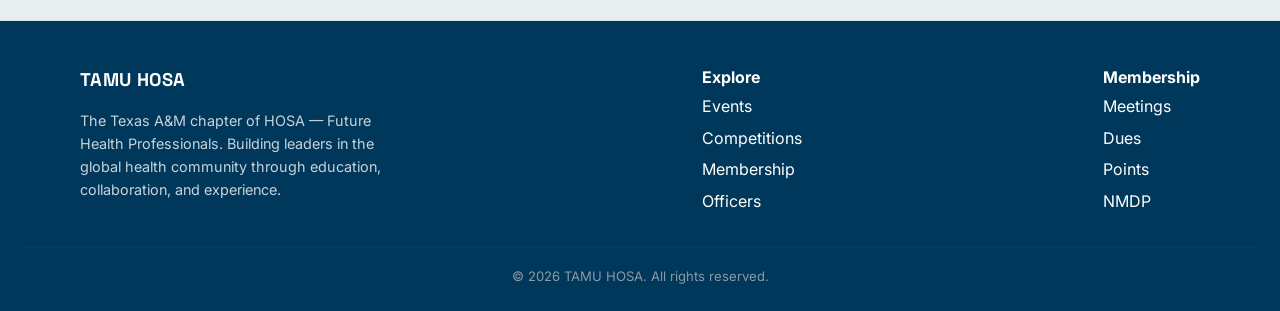
==== commit eb105b9f: "Differentiate from FFAC: Space Grotesk/Inter fonts, non-uppercase headings, structured 8px buttons i" ====
--- a/index.html
+++ b/index.html
@@ -7,7 +7,7 @@
 <meta name="description" content="TAMU HOSA is the Texas A&amp;M chapter of HOSA - Future Health Professionals, empowering members to become leaders in the global health community.">
 <link rel="preconnect" href="https://fonts.googleapis.com">
 <link rel="preconnect" href="https://fonts.gstatic.com" crossorigin>
-<link href="https://fonts.googleapis.com/css2?family=Big+Shoulders+Display:wght@600;700;800&family=Public+Sans:ital,wght@0,400;0,500;0,600;0,700;1,500&display=swap" rel="stylesheet">
+<link href="https://fonts.googleapis.com/css2?family=Space+Grotesk:wght@500;600;700&family=Inter:ital,wght@0,400;0,500;0,600;0,700;1,500&display=swap" rel="stylesheet">
 <link rel="stylesheet" href="css/style.css">
 </head>
 <body>
--- a/css/style.css
+++ b/css/style.css
@@ -41,21 +41,21 @@
 
 body {
   margin: 0;
-  font-family: 'Public Sans', 'Segoe UI', system-ui, -apple-system, sans-serif;
+  font-family: 'Inter', 'Segoe UI', system-ui, -apple-system, sans-serif;
   background-color: var(--cream);
   background-image:
-    radial-gradient(circle at 1px 1px, rgba(15, 30, 48, 0.05) 1px, transparent 0);
-  background-size: 22px 22px;
+    linear-gradient(rgba(15, 30, 48, 0.045) 1px, transparent 1px),
+    linear-gradient(90deg, rgba(15, 30, 48, 0.045) 1px, transparent 1px);
+  background-size: 32px 32px;
   color: var(--ink);
-  line-height: 1.65;
+  line-height: 1.6;
   -webkit-font-smoothing: antialiased;
 }
 
 h1, h2, h3, .brand {
-  font-family: 'Big Shoulders Display', 'Arial Narrow', sans-serif;
-  font-weight: 700;
-  text-transform: uppercase;
-  letter-spacing: 0.02em;
+  font-family: 'Space Grotesk', 'Arial Narrow', sans-serif;
+  font-weight: 700;
+  letter-spacing: -0.01em;
 }
 
 img { max-width: 100%; display: block; }
@@ -94,10 +94,8 @@
 
 /* ---------- Header / Nav ---------- */
 header.site-header {
-  background: rgba(255, 255, 255, 0.82);
-  backdrop-filter: blur(14px) saturate(160%);
-  -webkit-backdrop-filter: blur(14px) saturate(160%);
-  border-bottom: 1px solid var(--border);
+  background: var(--warm-white);
+  border-bottom: 2px solid var(--navy);
   position: sticky;
   top: 0;
   z-index: 100;
@@ -145,7 +143,7 @@
 
 .brand .affiliation {
   display: block;
-  font-family: 'Public Sans', sans-serif;
+  font-family: 'Inter', sans-serif;
   text-transform: none;
   letter-spacing: 0;
   font-weight: 700;
@@ -177,7 +175,7 @@
   background: var(--maroon);
   color: var(--warm-white) !important;
   padding: 9px 20px !important;
-  border-radius: 999px;
+  border-radius: 8px;
   font-weight: 600;
   margin-left: 4px;
   box-shadow: 0 3px 10px -3px rgba(80, 0, 0, 0.5);
@@ -275,7 +273,7 @@
   display: inline-flex;
   align-items: center;
   gap: 8px;
-  font-family: 'Public Sans', sans-serif;
+  font-family: 'Inter', sans-serif;
   font-size: 0.76rem;
   font-weight: 700;
   letter-spacing: 0.14em;
@@ -294,7 +292,7 @@
 .hero-kicker {
   position: relative;
   display: block;
-  font-family: 'Big Shoulders Display', sans-serif;
+  font-family: 'Space Grotesk', sans-serif;
   font-size: clamp(1.5rem, 2.8vw, 2.1rem);
   font-weight: 800;
   text-transform: uppercase;
@@ -343,7 +341,7 @@
   font-weight: 700;
   font-size: 0.96rem;
   padding: 13px 28px;
-  border-radius: 999px;
+  border-radius: 8px;
   border: 2px solid var(--warm-white);
   transition: transform 160ms var(--ease), box-shadow 160ms var(--ease), background 160ms var(--ease), color 160ms var(--ease), border-color 160ms var(--ease);
 }
@@ -426,7 +424,7 @@
 
 .section-lede {
   text-align: center;
-  font-family: 'Public Sans', sans-serif;
+  font-family: 'Inter', sans-serif;
   font-style: italic;
   font-weight: 500;
   font-size: 1.08rem;
@@ -512,7 +510,7 @@
 }
 
 .officer-photo .initials {
-  font-family: 'Big Shoulders Display', sans-serif;
+  font-family: 'Space Grotesk', sans-serif;
   font-size: 2.2rem;
   font-weight: 700;
 }
@@ -560,7 +558,7 @@
   border-radius: 8px;
   text-align: center;
   overflow: hidden;
-  font-family: 'Public Sans', sans-serif;
+  font-family: 'Inter', sans-serif;
 }
 
 .event-row .date-stamp .month {
@@ -576,7 +574,7 @@
 
 .event-row .date-stamp .day {
   display: block;
-  font-family: 'Big Shoulders Display', sans-serif;
+  font-family: 'Space Grotesk', sans-serif;
   font-size: 1.9rem;
   font-weight: 800;
   color: var(--maroon);
@@ -658,7 +656,7 @@
 }
 
 .footer-wrap .brand-col strong {
-  font-family: 'Big Shoulders Display', sans-serif;
+  font-family: 'Space Grotesk', sans-serif;
   font-weight: 700;
   letter-spacing: 0.02em;
   font-size: 1.15rem;
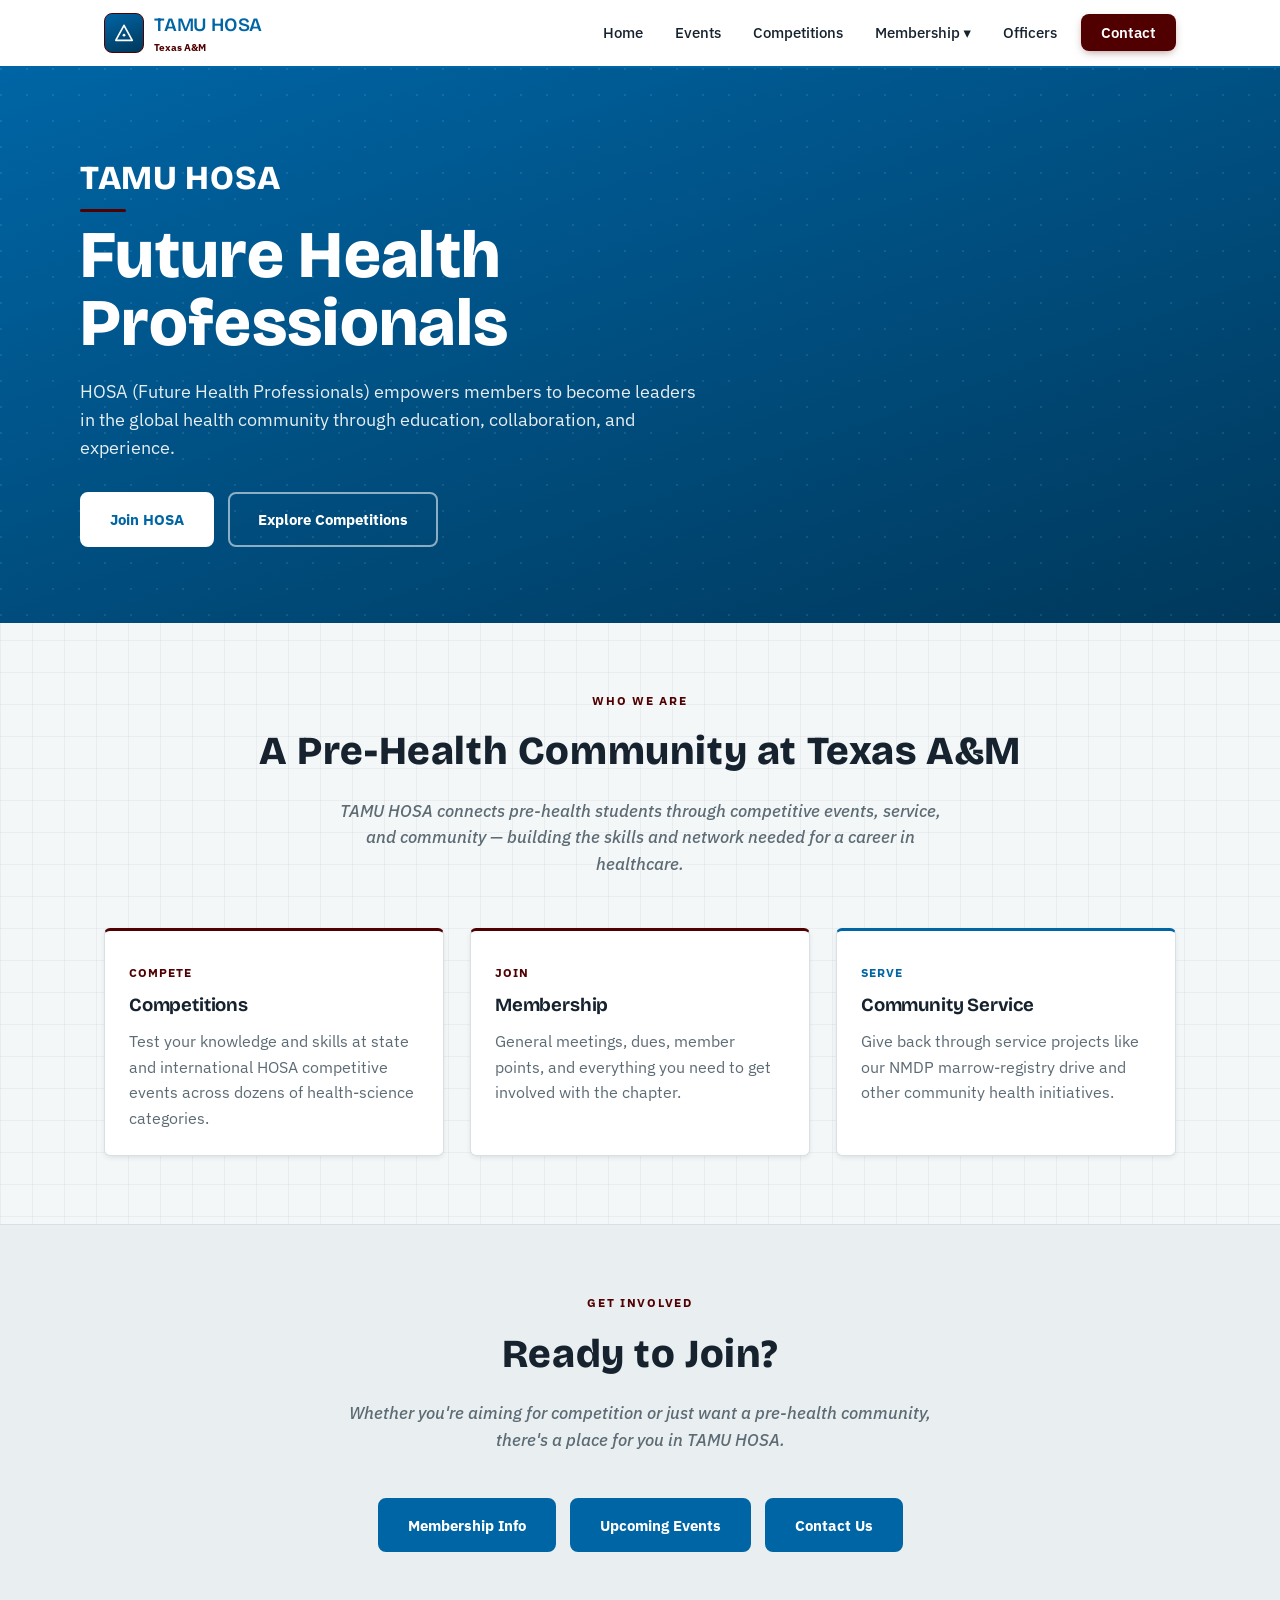
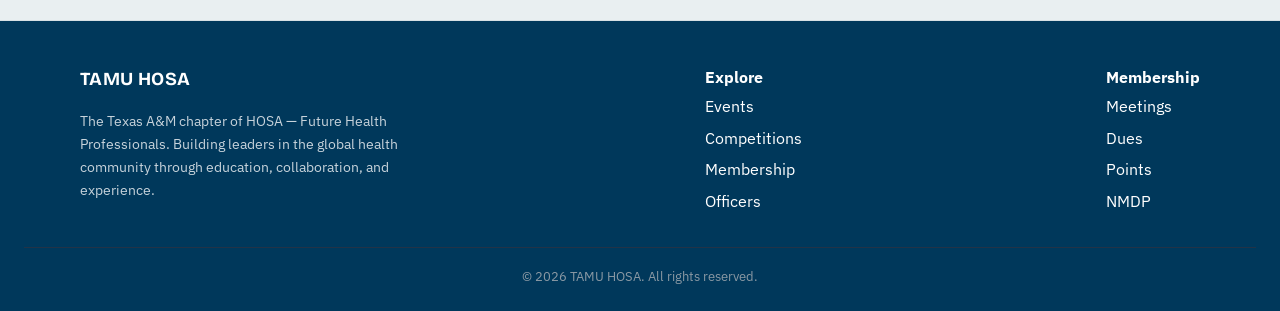
==== commit 80ca9531: "Swap overused Space Grotesk/Inter for Bricolage Grotesque + IBM Plex Sans" ====
--- a/index.html
+++ b/index.html
@@ -7,7 +7,7 @@
 <meta name="description" content="TAMU HOSA is the Texas A&amp;M chapter of HOSA - Future Health Professionals, empowering members to become leaders in the global health community.">
 <link rel="preconnect" href="https://fonts.googleapis.com">
 <link rel="preconnect" href="https://fonts.gstatic.com" crossorigin>
-<link href="https://fonts.googleapis.com/css2?family=Space+Grotesk:wght@500;600;700&family=Inter:ital,wght@0,400;0,500;0,600;0,700;1,500&display=swap" rel="stylesheet">
+<link href="https://fonts.googleapis.com/css2?family=Bricolage+Grotesque:wght@600;700;800&family=IBM+Plex+Sans:ital,wght@0,400;0,500;0,600;0,700;1,500&display=swap" rel="stylesheet">
 <link rel="stylesheet" href="css/style.css">
 </head>
 <body>
--- a/css/style.css
+++ b/css/style.css
@@ -41,7 +41,7 @@
 
 body {
   margin: 0;
-  font-family: 'Inter', 'Segoe UI', system-ui, -apple-system, sans-serif;
+  font-family: 'IBM Plex Sans', 'Segoe UI', system-ui, -apple-system, sans-serif;
   background-color: var(--cream);
   background-image:
     linear-gradient(rgba(15, 30, 48, 0.045) 1px, transparent 1px),
@@ -53,7 +53,7 @@
 }
 
 h1, h2, h3, .brand {
-  font-family: 'Space Grotesk', 'Arial Narrow', sans-serif;
+  font-family: 'Bricolage Grotesque', 'Arial Narrow', sans-serif;
   font-weight: 700;
   letter-spacing: -0.01em;
 }
@@ -143,7 +143,7 @@
 
 .brand .affiliation {
   display: block;
-  font-family: 'Inter', sans-serif;
+  font-family: 'IBM Plex Sans', sans-serif;
   text-transform: none;
   letter-spacing: 0;
   font-weight: 700;
@@ -273,7 +273,7 @@
   display: inline-flex;
   align-items: center;
   gap: 8px;
-  font-family: 'Inter', sans-serif;
+  font-family: 'IBM Plex Sans', sans-serif;
   font-size: 0.76rem;
   font-weight: 700;
   letter-spacing: 0.14em;
@@ -292,7 +292,7 @@
 .hero-kicker {
   position: relative;
   display: block;
-  font-family: 'Space Grotesk', sans-serif;
+  font-family: 'Bricolage Grotesque', sans-serif;
   font-size: clamp(1.5rem, 2.8vw, 2.1rem);
   font-weight: 800;
   text-transform: uppercase;
@@ -424,7 +424,7 @@
 
 .section-lede {
   text-align: center;
-  font-family: 'Inter', sans-serif;
+  font-family: 'IBM Plex Sans', sans-serif;
   font-style: italic;
   font-weight: 500;
   font-size: 1.08rem;
@@ -510,7 +510,7 @@
 }
 
 .officer-photo .initials {
-  font-family: 'Space Grotesk', sans-serif;
+  font-family: 'Bricolage Grotesque', sans-serif;
   font-size: 2.2rem;
   font-weight: 700;
 }
@@ -558,7 +558,7 @@
   border-radius: 8px;
   text-align: center;
   overflow: hidden;
-  font-family: 'Inter', sans-serif;
+  font-family: 'IBM Plex Sans', sans-serif;
 }
 
 .event-row .date-stamp .month {
@@ -574,7 +574,7 @@
 
 .event-row .date-stamp .day {
   display: block;
-  font-family: 'Space Grotesk', sans-serif;
+  font-family: 'Bricolage Grotesque', sans-serif;
   font-size: 1.9rem;
   font-weight: 800;
   color: var(--maroon);
@@ -656,7 +656,7 @@
 }
 
 .footer-wrap .brand-col strong {
-  font-family: 'Space Grotesk', sans-serif;
+  font-family: 'Bricolage Grotesque', sans-serif;
   font-weight: 700;
   letter-spacing: 0.02em;
   font-size: 1.15rem;
